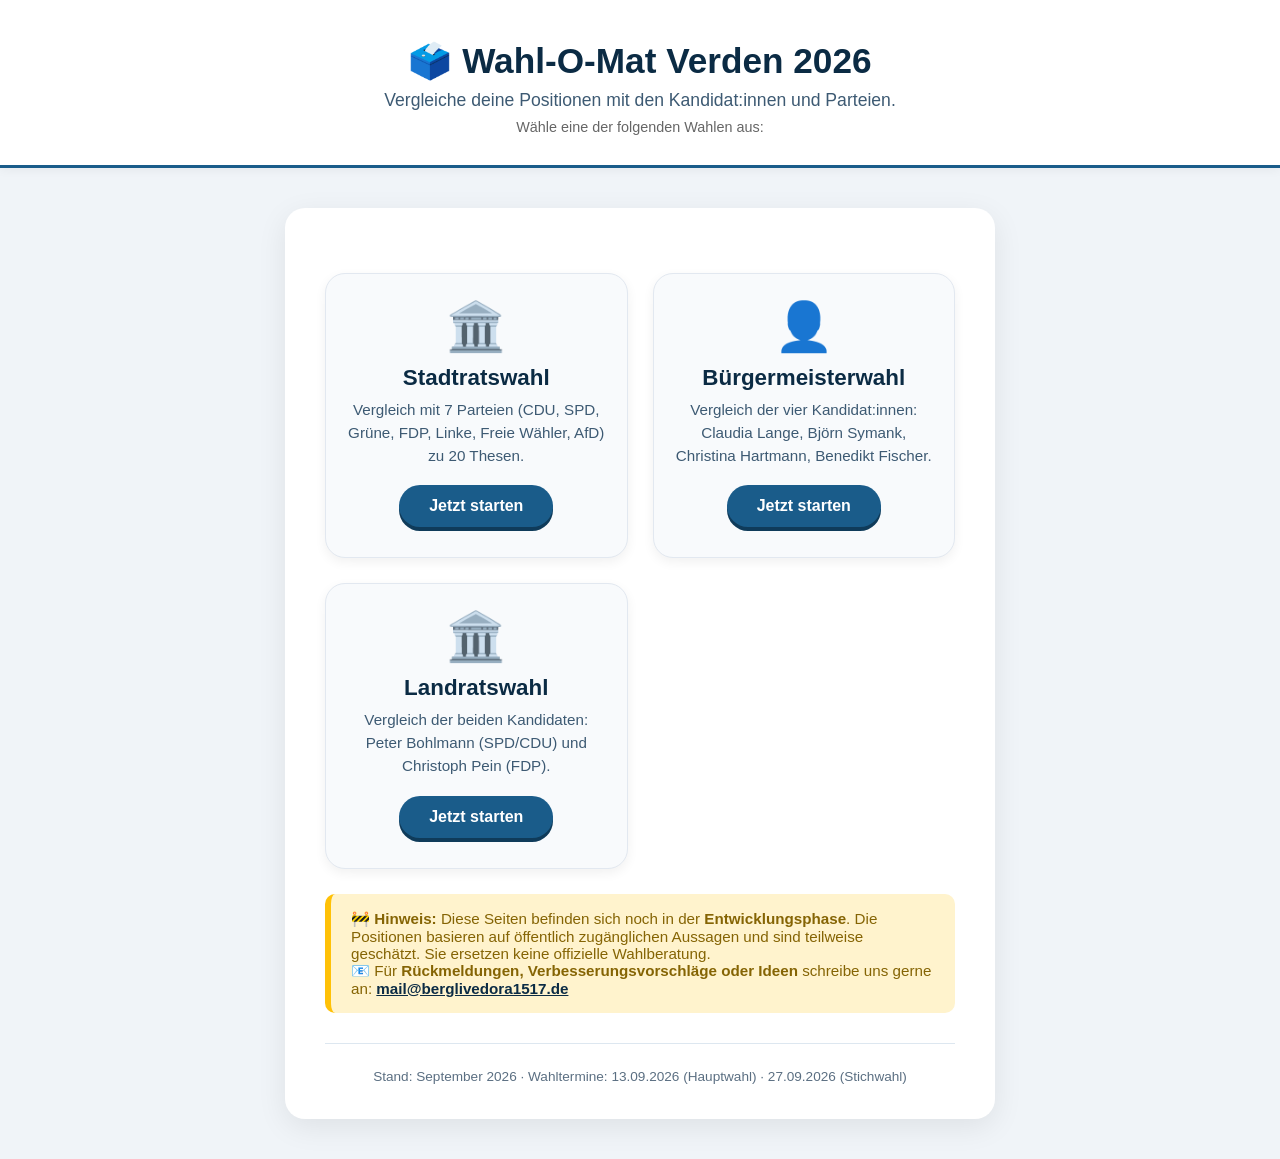
==== index.html @ 5c203576 "Update Landratswahl icon in index.html" ====
<!DOCTYPE html>
<html lang="de">
<head>
    <meta charset="UTF-8">
    <meta name="viewport" content="width=device-width, initial-scale=1.0">
    <title>Wahl-O-Mat Verden 2026 – Übersicht</title>
    <link rel="stylesheet" href="style.css">
    <link rel="icon" href="/favicon.png" type="image/png">
    <style>
        /* Zusätzliche Styles für die Karten-Übersicht */
        .wahl-grid {
            display: grid;
            grid-template-columns: repeat(auto-fit, minmax(280px, 1fr));
            gap: 25px;
            margin: 30px 0 20px;
        }
        .wahl-card {
            background: #f8fafc;
            border-radius: 20px;
            padding: 25px 20px 30px;
            text-align: center;
            box-shadow: 0 4px 12px rgba(0,0,0,0.06);
            border: 1px solid #e2e8f0;
            transition: transform 0.15s, box-shadow 0.15s;
        }
        .wahl-card:hover {
            transform: translateY(-5px);
            box-shadow: 0 12px 30px rgba(0,0,0,0.1);
        }
        .wahl-card .icon {
            font-size: 3rem;
            margin-bottom: 10px;
        }
        .wahl-card h3 {
            color: #0b2b44;
            margin-bottom: 8px;
            font-size: 1.4rem;
        }
        .wahl-card p {
            color: #3d5a73;
            font-size: 0.95rem;
            margin-bottom: 18px;
            line-height: 1.5;
        }
        .wahl-card .btn-link {
            display: inline-block;
            background: #1a5c8a;
            color: white;
            padding: 12px 30px;
            border-radius: 60px;
            text-decoration: none;
            font-weight: 600;
            font-size: 1rem;
            transition: background 0.15s;
            box-shadow: 0 4px 0 #0f3b5a;
        }
        .wahl-card .btn-link:hover {
            background: #1f6fa3;
        }
        .wahl-card .btn-link:active {
            transform: translateY(4px);
            box-shadow: 0 2px 0 #0f3b5a;
        }
        .hinweis-box {
            background: #fff3cd;
            border-left: 6px solid #ffc107;
            padding: 16px 20px;
            border-radius: 10px;
            margin: 25px 0 10px;
            font-size: 0.95rem;
            color: #856404;
        }
        .hinweis-box a {
            color: #0b2b44;
            font-weight: 600;
        }
        footer {
            text-align: center;
            margin-top: 30px;
            color: #5b6f82;
            font-size: 0.85rem;
            border-top: 1px solid #dde7f0;
            padding-top: 25px;
        }
        @media (max-width: 650px) {
            .wahl-grid { grid-template-columns: 1fr; }
        }
    </style>
</head>
<body>
    <header>
        <h1>🗳️ Wahl-O-Mat Verden 2026</h1>
        <p>Vergleiche deine Positionen mit den Kandidat:innen und Parteien.</p>
        <p style="font-size: 0.9rem; color: #666;">Wähle eine der folgenden Wahlen aus:</p>
    </header>

    <main>
        <section>
            <div class="wahl-grid">

                <!-- Karte: Stadtrat -->
                <div class="wahl-card">
                    <div class="icon">🏛️</div>
                    <h3>Stadtratswahl</h3>
                    <p>
                        Vergleich mit 7 Parteien (CDU, SPD, Grüne, FDP, Linke, Freie Wähler, AfD) zu 20 Thesen.
                    </p>
                    <a href="stadtrat.html" class="btn-link">Jetzt starten</a>
                </div>

                <!-- Karte: Bürgermeister -->
                <div class="wahl-card">
                    <div class="icon">👤</div>
                    <h3>Bürgermeisterwahl</h3>
                    <p>
                        Vergleich der vier Kandidat:innen: Claudia Lange, Björn Symank, Christina Hartmann, Benedikt Fischer.
                    </p>
                    <a href="buergermeister.html" class="btn-link">Jetzt starten</a>
                </div>

                <!-- Karte: Landrat -->
                <div class="wahl-card">
                    <div class="icon">🏛️</div>
                    <h3>Landratswahl</h3>
                    <p>
                        Vergleich der beiden Kandidaten: Peter Bohlmann (SPD/CDU) und Christoph Pein (FDP).
                    </p>
                    <a href="landrat.html" class="btn-link">Jetzt starten</a>
                </div>

            </div>

            <!-- Entwicklungs-Hinweis & E-Mail -->
            <div class="hinweis-box">
                <strong>🚧 Hinweis:</strong>
                Diese Seiten befinden sich noch in der <strong>Entwicklungsphase</strong>.
                Die Positionen basieren auf öffentlich zugänglichen Aussagen und sind teilweise geschätzt.
                Sie ersetzen keine offizielle Wahlberatung.
                <br>
                📧 Für <strong>Rückmeldungen, Verbesserungsvorschläge oder Ideen</strong> schreibe uns gerne an:
                <a href="mailto:mail@berglivedora1517.de">mail@berglivedora1517.de</a>
            </div>

            <footer>
                <p>Stand: September 2026 · Wahltermine: 13.09.2026 (Hauptwahl) · 27.09.2026 (Stichwahl)</p>
            </footer>
        </section>
    </main>
</body>
</html>
---- style.css ----
* {
    box-sizing: border-box;
    margin: 0;
    padding: 0;
}

body {
    font-family: 'Segoe UI', Roboto, Arial, sans-serif;
    background: #f0f4f8;
    color: #1e2f3f;
    min-height: 100vh;
}

header {
    background: white;
    padding: 40px 20px 30px;
    text-align: center;
    border-bottom: 3px solid #1a5c8a;
    box-shadow: 0 2px 10px rgba(0,0,0,0.05);
}

header h1 {
    color: #0b2b44;
    font-size: 2.2rem;
}

header p {
    color: #3d5a73;
    margin-top: 8px;
    font-size: 1.1rem;
}

main {
    max-width: 750px;
    margin: 40px auto;
    padding: 0 20px;
}

section {
    background: white;
    padding: 35px 40px;
    border-radius: 20px;
    box-shadow: 0 8px 30px rgba(0, 0, 0, 0.08);
    animation: fadeIn 0.3s ease;
}

@keyframes fadeIn {
    from { opacity: 0; transform: translateY(15px); }
    to { opacity: 1; transform: translateY(0); }
}

h2 {
    color: #0b2b44;
    margin-bottom: 12px;
}

button {
    padding: 14px 28px;
    margin: 6px 6px 6px 0;
    border: none;
    border-radius: 12px;
    cursor: pointer;
    font-size: 1rem;
    font-weight: 600;
    transition: all 0.15s;
    background: #eef2f6;
    color: #1d3b55;
}

button:hover {
    transform: scale(1.02);
    opacity: 0.9;
}

button:active {
    transform: scale(0.98);
}

#startButton, #nextButton, #restartButton {
    background: #1a5c8a;
    color: white;
    padding: 16px 40px;
    font-size: 1.15rem;
    border-radius: 60px;
    box-shadow: 0 4px 0 #0f3b5a;
    width: 100%;
    margin-top: 15px;
}

#startButton:hover, #nextButton:hover, #restartButton:hover {
    background: #1f6fa3;
}

#answers {
    display: flex;
    flex-direction: column;
    gap: 8px;
    margin: 25px 0 20px;
}

#answers button {
    width: 100%;
    text-align: left;
    padding: 16px 20px;
    background: #f7faff;
    border: 2px solid #dde7f0;
    border-radius: 14px;
    font-weight: 500;
    transition: 0.1s;
}

#answers button:hover {
    background: #e8f0fa;
    border-color: #8ba3c2;
}

#answers button.selected {
    background: #1a5c8a;
    color: white;
    border-color: #1a5c8a;
}

#answers button.selected:hover {
    background: #1f6fa3;
}

#progressBar {
    width: 100%;
    height: 10px;
    background: #e2e8f0;
    border-radius: 20px;
    margin-bottom: 8px;
    overflow: hidden;
}

#progressFill {
    height: 100%;
    width: 0%;
    background: #1a5c8a;
    border-radius: 20px;
    transition: width 0.3s ease;
}

#progressText {
    font-weight: 600;
    color: #3d5a73;
    margin-bottom: 10px;
}

#thesis {
    font-size: 1.4rem;
    font-weight: 500;
    line-height: 1.5;
    color: #0b1e2e;
    margin: 20px 0 5px;
}

#themaLabel {
    color: #5b6f82;
    font-size: 0.9rem;
    background: #f0f4f8;
    display: inline-block;
    padding: 4px 14px;
    border-radius: 40px;
    margin-bottom: 10px;
}

/* Ergebnis */
#results {
    margin: 25px 0;
}

.result-card {
    display: flex;
    justify-content: space-between;
    align-items: center;
    padding: 16px 20px;
    margin-bottom: 12px;
    background: #f8fafc;
    border-radius: 14px;
    border-left: 6px solid #1a5c8a;
    transition: 0.1s;
}

.result-card.top {
    background: #e1f0fa;
    border-left-color: #0f4b73;
    font-weight: 600;
}

.result-party {
    font-weight: 700;
    font-size: 1.1rem;
}

.result-percent {
    background: white;
    padding: 4px 16px;
    border-radius: 40px;
    font-weight: 700;
    font-size: 1.2rem;
    color: #0b2b44;
}

.result-percent.high {
    background: #1a7a4a;
    color: white;
}

@media (max-width: 550px) {
    section { padding: 25px 20px; }
    header h1 { font-size: 1.6rem; }
    #thesis { font-size: 1.2rem; }
    .result-card { flex-direction: column; text-align: center; gap: 8px; }
}
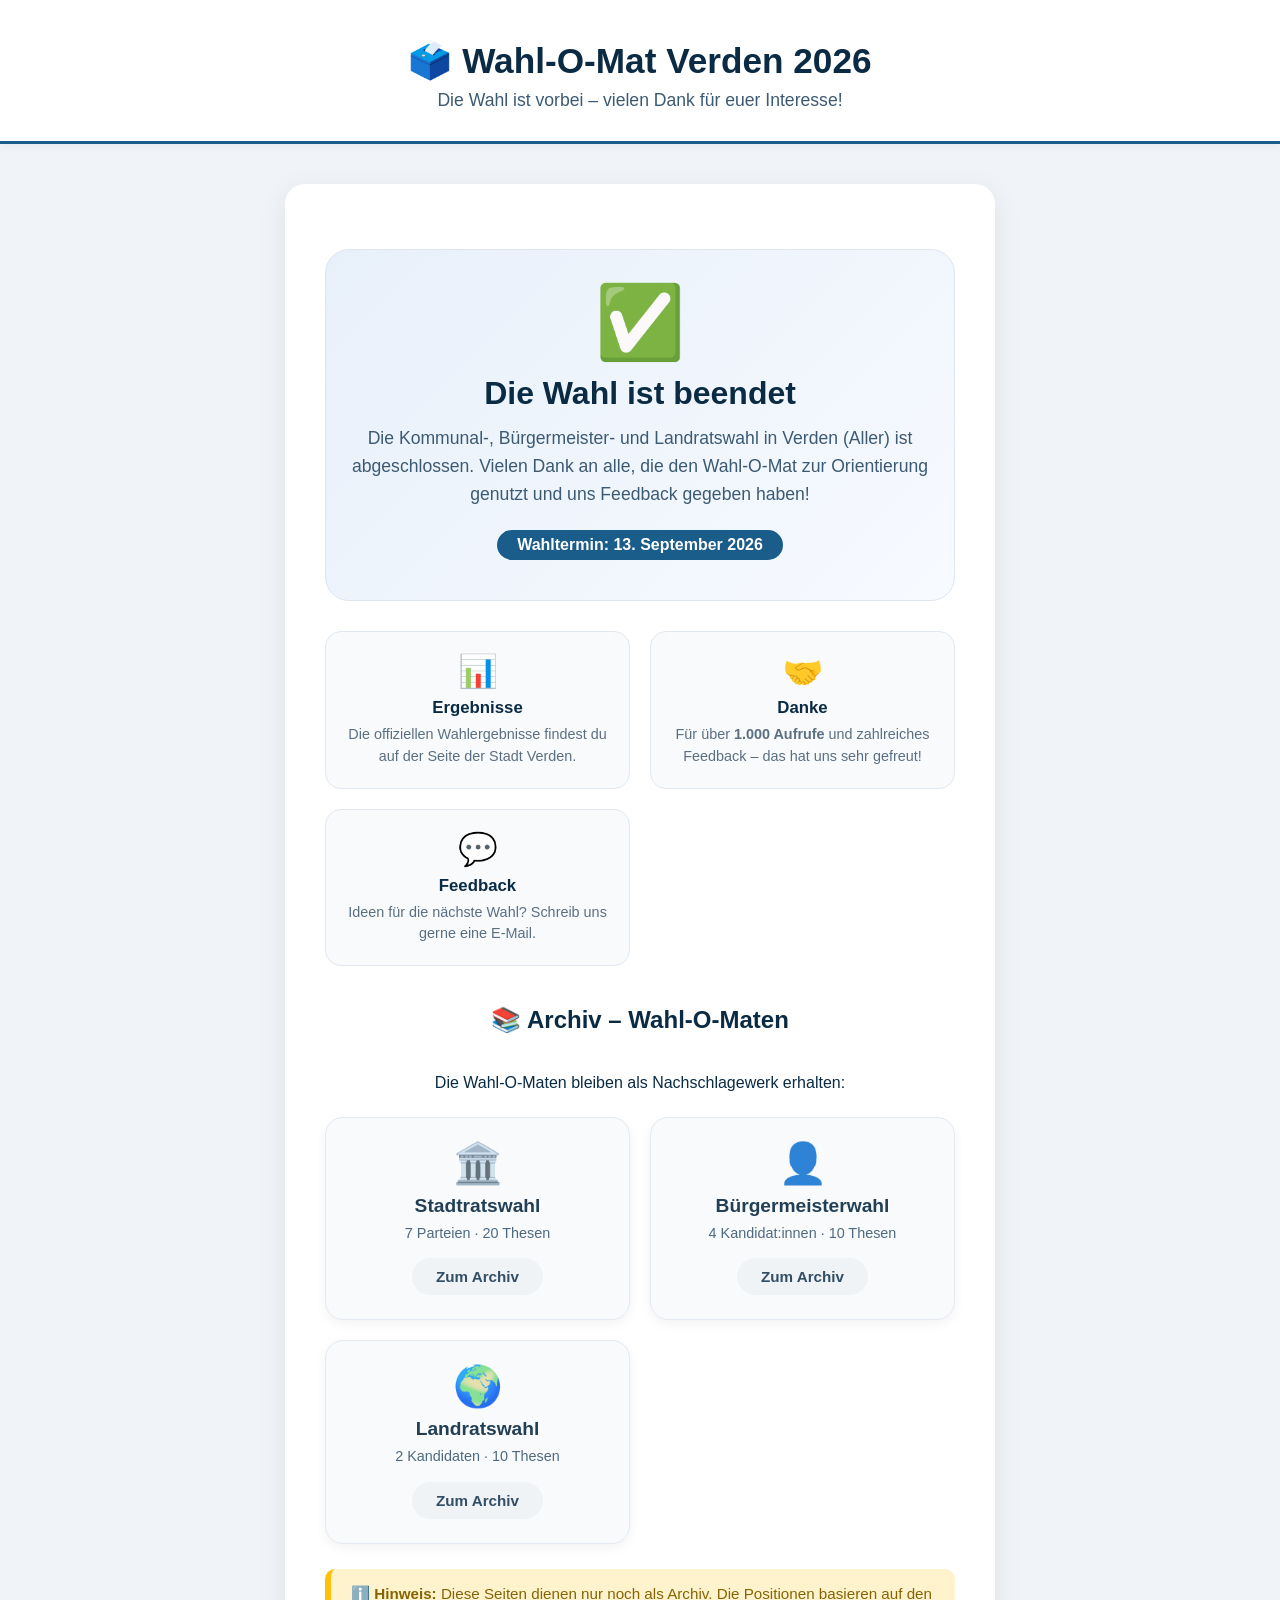
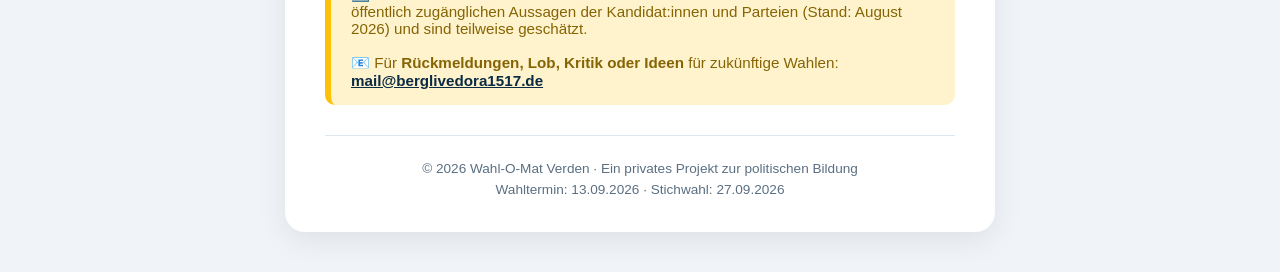
==== commit bd420213: "I have updatet the index" ====
--- a/index.html
+++ b/index.html
@@ -3,64 +3,137 @@
 <head>
     <meta charset="UTF-8">
     <meta name="viewport" content="width=device-width, initial-scale=1.0">
-    <title>Wahl-O-Mat Verden 2026 – Übersicht</title>
+    <title>Wahl-O-Mat Verden 2026 – Wahl beendet</title>
     <link rel="stylesheet" href="style.css">
     <link rel="icon" href="/favicon.png" type="image/png">
     <style>
-        /* Zusätzliche Styles für die Karten-Übersicht */
-        .wahl-grid {
-            display: grid;
-            grid-template-columns: repeat(auto-fit, minmax(280px, 1fr));
-            gap: 25px;
-            margin: 30px 0 20px;
-        }
-        .wahl-card {
-            background: #f8fafc;
-            border-radius: 20px;
-            padding: 25px 20px 30px;
-            text-align: center;
-            box-shadow: 0 4px 12px rgba(0,0,0,0.06);
-            border: 1px solid #e2e8f0;
-            transition: transform 0.15s, box-shadow 0.15s;
-        }
-        .wahl-card:hover {
-            transform: translateY(-5px);
-            box-shadow: 0 12px 30px rgba(0,0,0,0.1);
-        }
-        .wahl-card .icon {
-            font-size: 3rem;
+        /* Zusätzliche Styles für die Abschluss-Seite */
+        .abschluss-box {
+            text-align: center;
+            padding: 30px 20px 40px;
+            background: linear-gradient(135deg, #e8f0fa 0%, #f7faff 100%);
+            border-radius: 24px;
+            margin: 30px 0;
+            border: 1px solid #dde7f0;
+        }
+        .abschluss-box .big-icon {
+            font-size: 4.5rem;
             margin-bottom: 10px;
-        }
-        .wahl-card h3 {
-            color: #0b2b44;
-            margin-bottom: 8px;
-            font-size: 1.4rem;
-        }
-        .wahl-card p {
+            display: block;
+        }
+        .abschluss-box h2 {
+            font-size: 2rem;
+            color: #0b2b44;
+            margin-bottom: 12px;
+        }
+        .abschluss-box p {
             color: #3d5a73;
-            font-size: 0.95rem;
-            margin-bottom: 18px;
-            line-height: 1.5;
-        }
-        .wahl-card .btn-link {
+            font-size: 1.1rem;
+            line-height: 1.6;
+            max-width: 600px;
+            margin: 0 auto 12px;
+        }
+        .abschluss-box .datum {
             display: inline-block;
             background: #1a5c8a;
             color: white;
-            padding: 12px 30px;
+            padding: 6px 20px;
+            border-radius: 40px;
+            font-weight: 600;
+            margin-top: 10px;
+        }
+
+        .info-grid {
+            display: grid;
+            grid-template-columns: repeat(auto-fit, minmax(220px, 1fr));
+            gap: 20px;
+            margin: 30px 0;
+        }
+        .info-card {
+            background: #f8fafc;
+            border-radius: 16px;
+            padding: 20px;
+            text-align: center;
+            border: 1px solid #e2e8f0;
+        }
+        .info-card .icon {
+            font-size: 2rem;
+            margin-bottom: 8px;
+            display: block;
+        }
+        .info-card h4 {
+            color: #0b2b44;
+            margin-bottom: 6px;
+            font-size: 1.05rem;
+        }
+        .info-card p {
+            color: #5b6f82;
+            font-size: 0.9rem;
+            line-height: 1.5;
+        }
+
+        .archiv-title {
+            margin-top: 40px;
+            text-align: center;
+            color: #0b2b44;
+        }
+        .archiv-title p {
+            color: #5b6f82;
+            font-size: 0.95rem;
+            margin-top: 6px;
+        }
+
+        .wahl-grid {
+            display: grid;
+            grid-template-columns: repeat(auto-fit, minmax(240px, 1fr));
+            gap: 20px;
+            margin: 25px 0;
+        }
+        .wahl-card {
+            background: #f8fafc;
+            border-radius: 18px;
+            padding: 22px 18px 24px;
+            text-align: center;
+            box-shadow: 0 4px 12px rgba(0,0,0,0.05);
+            border: 1px solid #e2e8f0;
+            transition: transform 0.15s, box-shadow 0.15s;
+            opacity: 0.9;
+        }
+        .wahl-card:hover {
+            transform: translateY(-4px);
+            box-shadow: 0 10px 24px rgba(0,0,0,0.08);
+            opacity: 1;
+        }
+        .wahl-card .icon {
+            font-size: 2.5rem;
+            margin-bottom: 8px;
+        }
+        .wahl-card h3 {
+            color: #0b2b44;
+            margin-bottom: 6px;
+            font-size: 1.2rem;
+        }
+        .wahl-card p {
+            color: #3d5a73;
+            font-size: 0.9rem;
+            margin-bottom: 14px;
+            line-height: 1.5;
+        }
+        .wahl-card .btn-link {
+            display: inline-block;
+            background: #eef2f6;
+            color: #1d3b55;
+            padding: 10px 24px;
             border-radius: 60px;
             text-decoration: none;
             font-weight: 600;
-            font-size: 1rem;
+            font-size: 0.95rem;
             transition: background 0.15s;
-            box-shadow: 0 4px 0 #0f3b5a;
         }
         .wahl-card .btn-link:hover {
-            background: #1f6fa3;
-        }
-        .wahl-card .btn-link:active {
-            transform: translateY(4px);
-            box-shadow: 0 2px 0 #0f3b5a;
-        }
+            background: #dce4ed;
+        }
+
         .hinweis-box {
             background: #fff3cd;
             border-left: 6px solid #ffc107;
@@ -74,6 +147,7 @@
             color: #0b2b44;
             font-weight: 600;
         }
+
         footer {
             text-align: center;
             margin-top: 30px;
@@ -84,65 +158,90 @@
         }
         @media (max-width: 650px) {
             .wahl-grid { grid-template-columns: 1fr; }
+            .abschluss-box h2 { font-size: 1.6rem; }
         }
     </style>
 </head>
 <body>
     <header>
         <h1>🗳️ Wahl-O-Mat Verden 2026</h1>
-        <p>Vergleiche deine Positionen mit den Kandidat:innen und Parteien.</p>
-        <p style="font-size: 0.9rem; color: #666;">Wähle eine der folgenden Wahlen aus:</p>
+        <p>Die Wahl ist vorbei – vielen Dank für euer Interesse!</p>
     </header>
 
     <main>
         <section>
+            <!-- Abschluss-Box -->
+            <div class="abschluss-box">
+                <span class="big-icon">✅</span>
+                <h2>Die Wahl ist beendet</h2>
+                <p>
+                    Die Kommunal-, Bürgermeister- und Landratswahl in Verden (Aller)
+                    ist abgeschlossen. Vielen Dank an alle, die den Wahl-O-Mat zur
+                    Orientierung genutzt und uns Feedback gegeben haben!
+                </p>
+                <span class="datum">Wahltermin: 13. September 2026</span>
+            </div>
+
+            <!-- Info-Karten -->
+            <div class="info-grid">
+                <div class="info-card">
+                    <span class="icon">📊</span>
+                    <h4>Ergebnisse</h4>
+                    <p>Die offiziellen Wahlergebnisse findest du auf der Seite der Stadt Verden.</p>
+                </div>
+                <div class="info-card">
+                    <span class="icon">🤝</span>
+                    <h4>Danke</h4>
+                    <p>Für über <strong>1.000 Aufrufe</strong> und zahlreiches Feedback – das hat uns sehr gefreut!</p>
+                </div>
+                <div class="info-card">
+                    <span class="icon">💬</span>
+                    <h4>Feedback</h4>
+                    <p>Ideen für die nächste Wahl? Schreib uns gerne eine E-Mail.</p>
+                </div>
+            </div>
+
+            <!-- Archiv: Wahl-O-Maten -->
+            <h2 class="archiv-title">📚 Archiv – Wahl-O-Maten</h2>
+            <p class="archiv-title" style="text-align:center;">
+                Die Wahl-O-Maten bleiben als Nachschlagewerk erhalten:
+            </p>
+
             <div class="wahl-grid">
-
-                <!-- Karte: Stadtrat -->
                 <div class="wahl-card">
                     <div class="icon">🏛️</div>
                     <h3>Stadtratswahl</h3>
-                    <p>
-                        Vergleich mit 7 Parteien (CDU, SPD, Grüne, FDP, Linke, Freie Wähler, AfD) zu 20 Thesen.
-                    </p>
-                    <a href="stadtrat.html" class="btn-link">Jetzt starten</a>
-                </div>
-
-                <!-- Karte: Bürgermeister -->
+                    <p>7 Parteien · 20 Thesen</p>
+                    <a href="stadtrat.html" class="btn-link">Zum Archiv</a>
+                </div>
                 <div class="wahl-card">
                     <div class="icon">👤</div>
                     <h3>Bürgermeisterwahl</h3>
-                    <p>
-                        Vergleich der vier Kandidat:innen: Claudia Lange, Björn Symank, Christina Hartmann, Benedikt Fischer.
-                    </p>
-                    <a href="buergermeister.html" class="btn-link">Jetzt starten</a>
-                </div>
-
-                <!-- Karte: Landrat -->
+                    <p>4 Kandidat:innen · 10 Thesen</p>
+                    <a href="buergermeister.html" class="btn-link">Zum Archiv</a>
+                </div>
                 <div class="wahl-card">
-                    <div class="icon">🏛️</div>
+                    <div class="icon">🌍</div>
                     <h3>Landratswahl</h3>
-                    <p>
-                        Vergleich der beiden Kandidaten: Peter Bohlmann (SPD/CDU) und Christoph Pein (FDP).
-                    </p>
-                    <a href="landrat.html" class="btn-link">Jetzt starten</a>
-                </div>
-
-            </div>
-
-            <!-- Entwicklungs-Hinweis & E-Mail -->
+                    <p>2 Kandidaten · 10 Thesen</p>
+                    <a href="landrat.html" class="btn-link">Zum Archiv</a>
+                </div>
+            </div>
+
+            <!-- Hinweis + Kontakt -->
             <div class="hinweis-box">
-                <strong>🚧 Hinweis:</strong>
-                Diese Seiten befinden sich noch in der <strong>Entwicklungsphase</strong>.
-                Die Positionen basieren auf öffentlich zugänglichen Aussagen und sind teilweise geschätzt.
-                Sie ersetzen keine offizielle Wahlberatung.
-                <br>
-                📧 Für <strong>Rückmeldungen, Verbesserungsvorschläge oder Ideen</strong> schreibe uns gerne an:
+                <strong>ℹ️ Hinweis:</strong>
+                Diese Seiten dienen nur noch als Archiv. Die Positionen basieren auf den
+                öffentlich zugänglichen Aussagen der Kandidat:innen und Parteien (Stand: August 2026)
+                und sind teilweise geschätzt.
+                <br><br>
+                📧 Für <strong>Rückmeldungen, Lob, Kritik oder Ideen</strong> für zukünftige Wahlen:
                 <a href="mailto:mail@berglivedora1517.de">mail@berglivedora1517.de</a>
             </div>
 
             <footer>
-                <p>Stand: September 2026 · Wahltermine: 13.09.2026 (Hauptwahl) · 27.09.2026 (Stichwahl)</p>
+                <p>© 2026 Wahl-O-Mat Verden · Ein privates Projekt zur politischen Bildung</p>
+                <p style="margin-top: 6px;">Wahltermin: 13.09.2026 · Stichwahl: 27.09.2026</p>
             </footer>
         </section>
     </main>
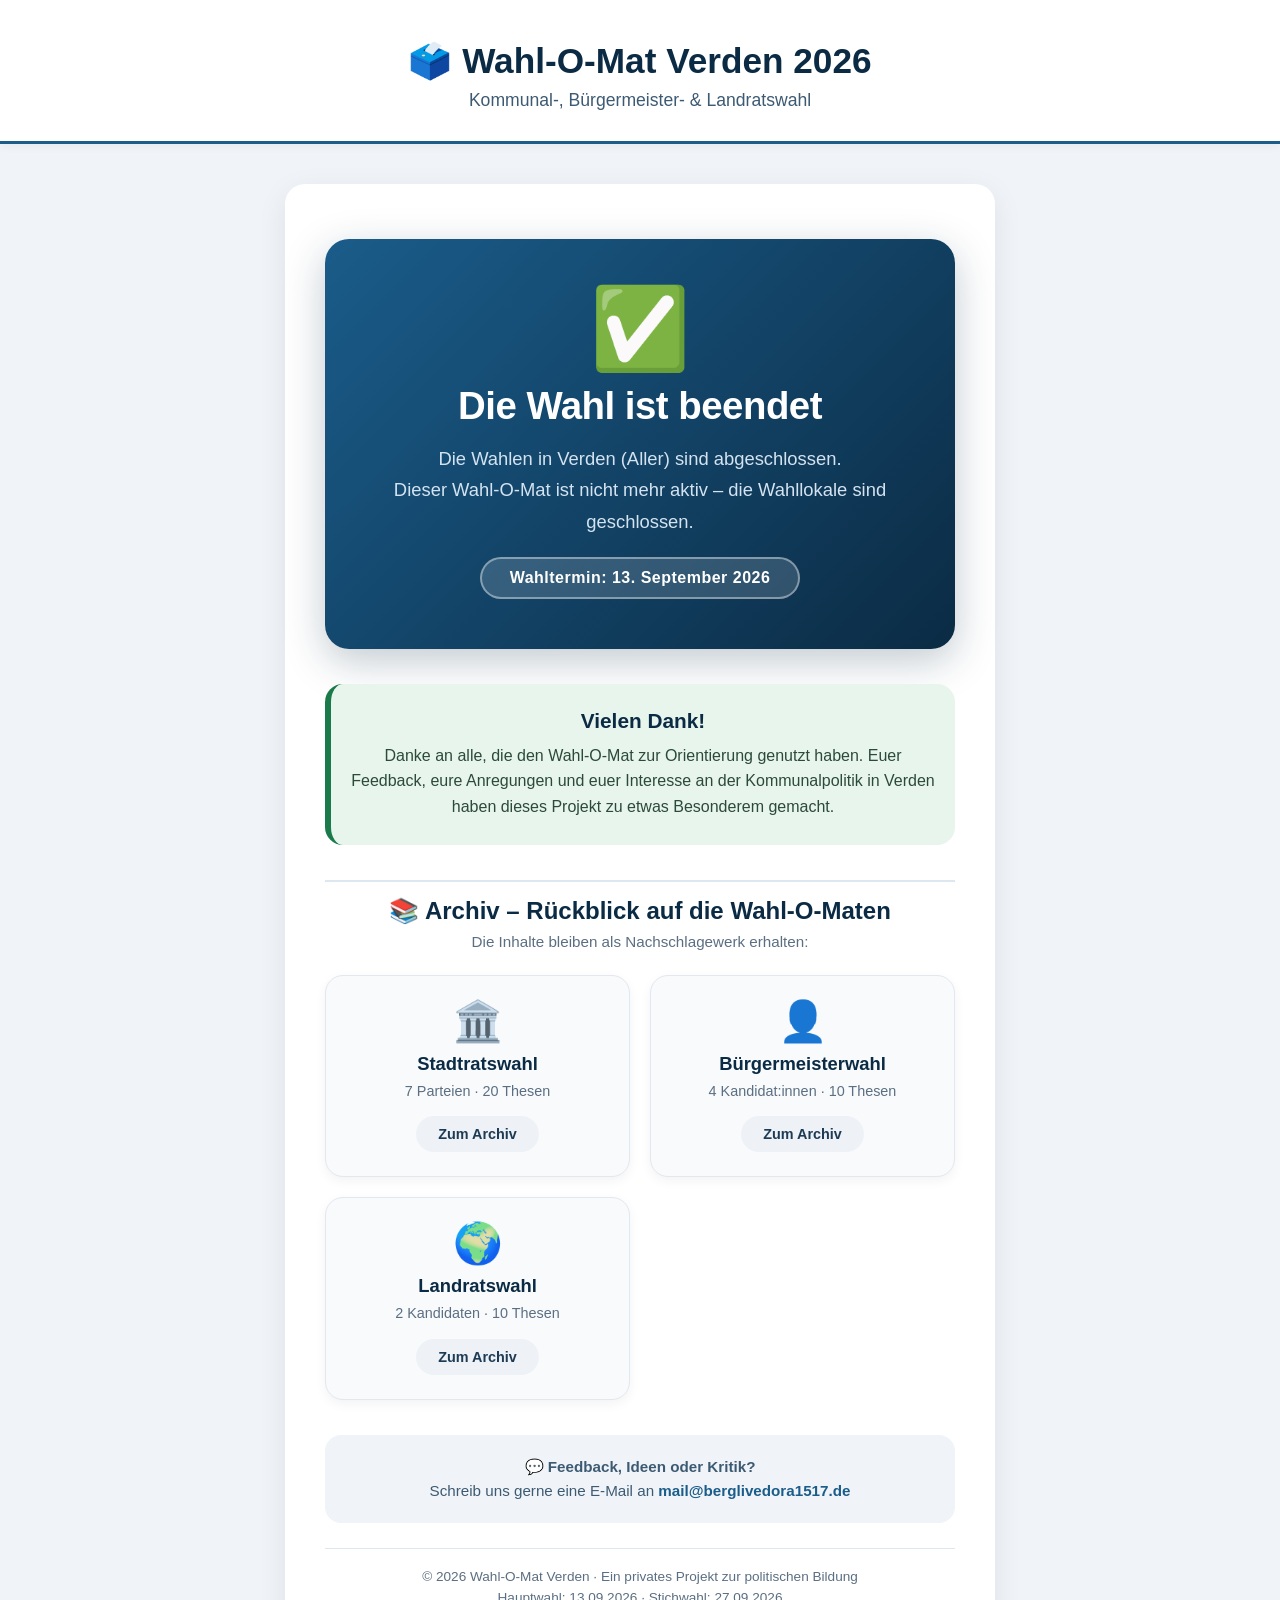
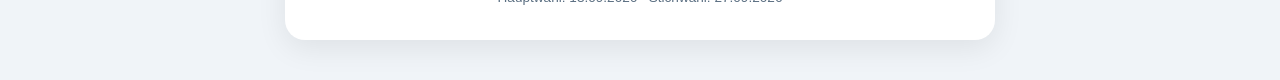
==== commit a3b528d4: "Ich habe die Index Geändert" ====
--- a/index.html
+++ b/index.html
@@ -3,91 +3,92 @@
 <head>
     <meta charset="UTF-8">
     <meta name="viewport" content="width=device-width, initial-scale=1.0">
-    <title>Wahl-O-Mat Verden 2026 – Wahl beendet</title>
+    <title>Wahl-O-Mat Verden 2026 – Die Wahl ist beendet</title>
     <link rel="stylesheet" href="style.css">
     <link rel="icon" href="/favicon.png" type="image/png">
     <style>
-        /* Zusätzliche Styles für die Abschluss-Seite */
-        .abschluss-box {
-            text-align: center;
-            padding: 30px 20px 40px;
-            background: linear-gradient(135deg, #e8f0fa 0%, #f7faff 100%);
+        .end-box {
+            text-align: center;
+            padding: 50px 25px;
+            background: linear-gradient(135deg, #1a5c8a 0%, #0b2b44 100%);
+            color: white;
             border-radius: 24px;
-            margin: 30px 0;
-            border: 1px solid #dde7f0;
-        }
-        .abschluss-box .big-icon {
-            font-size: 4.5rem;
+            margin: 20px 0 35px;
+            box-shadow: 0 12px 40px rgba(11, 43, 68, 0.25);
+        }
+        .end-box .big-icon {
+            font-size: 5rem;
+            display: block;
+            margin-bottom: 15px;
+            line-height: 1;
+        }
+        .end-box h2 {
+            font-size: 2.4rem;
+            margin-bottom: 15px;
+            color: white;
+            letter-spacing: -0.5px;
+        }
+        .end-box p {
+            font-size: 1.15rem;
+            line-height: 1.7;
+            max-width: 600px;
+            margin: 0 auto 20px;
+            color: #d4e3f0;
+        }
+        .end-box .datum {
+            display: inline-block;
+            background: rgba(255, 255, 255, 0.15);
+            border: 2px solid rgba(255, 255, 255, 0.4);
+            color: white;
+            padding: 10px 28px;
+            border-radius: 60px;
+            font-weight: 600;
+            font-size: 1rem;
+            letter-spacing: 0.5px;
+        }
+
+        .danke-box {
+            text-align: center;
+            padding: 25px 20px;
+            background: #e8f5ec;
+            border-radius: 18px;
+            border-left: 6px solid #1a7a4a;
+            margin-bottom: 35px;
+        }
+        .danke-box h3 {
+            color: #0b2b44;
+            font-size: 1.3rem;
             margin-bottom: 10px;
-            display: block;
-        }
-        .abschluss-box h2 {
-            font-size: 2rem;
+        }
+        .danke-box p {
+            color: #2c4a3a;
+            font-size: 1rem;
+            line-height: 1.6;
+            max-width: 650px;
+            margin: 0 auto;
+        }
+
+        .archiv-header {
+            text-align: center;
+            margin-bottom: 25px;
+            padding-top: 15px;
+            border-top: 2px solid #dde7f0;
+        }
+        .archiv-header h2 {
             color: #0b2b44;
-            margin-bottom: 12px;
-        }
-        .abschluss-box p {
-            color: #3d5a73;
-            font-size: 1.1rem;
-            line-height: 1.6;
-            max-width: 600px;
-            margin: 0 auto 12px;
-        }
-        .abschluss-box .datum {
-            display: inline-block;
-            background: #1a5c8a;
-            color: white;
-            padding: 6px 20px;
-            border-radius: 40px;
-            font-weight: 600;
-            margin-top: 10px;
-        }
-
-        .info-grid {
+            font-size: 1.5rem;
+            margin-bottom: 8px;
+        }
+        .archiv-header p {
+            color: #5b6f82;
+            font-size: 0.95rem;
+        }
+
+        .wahl-grid {
             display: grid;
             grid-template-columns: repeat(auto-fit, minmax(220px, 1fr));
             gap: 20px;
-            margin: 30px 0;
-        }
-        .info-card {
-            background: #f8fafc;
-            border-radius: 16px;
-            padding: 20px;
-            text-align: center;
-            border: 1px solid #e2e8f0;
-        }
-        .info-card .icon {
-            font-size: 2rem;
-            margin-bottom: 8px;
-            display: block;
-        }
-        .info-card h4 {
-            color: #0b2b44;
-            margin-bottom: 6px;
-            font-size: 1.05rem;
-        }
-        .info-card p {
-            color: #5b6f82;
-            font-size: 0.9rem;
-            line-height: 1.5;
-        }
-
-        .archiv-title {
-            margin-top: 40px;
-            text-align: center;
-            color: #0b2b44;
-        }
-        .archiv-title p {
-            color: #5b6f82;
-            font-size: 0.95rem;
-            margin-top: 6px;
-        }
-
-        .wahl-grid {
-            display: grid;
-            grid-template-columns: repeat(auto-fit, minmax(240px, 1fr));
-            gap: 20px;
-            margin: 25px 0;
+            margin-bottom: 35px;
         }
         .wahl-card {
             background: #f8fafc;
@@ -97,24 +98,23 @@
             box-shadow: 0 4px 12px rgba(0,0,0,0.05);
             border: 1px solid #e2e8f0;
             transition: transform 0.15s, box-shadow 0.15s;
-            opacity: 0.9;
         }
         .wahl-card:hover {
             transform: translateY(-4px);
             box-shadow: 0 10px 24px rgba(0,0,0,0.08);
-            opacity: 1;
         }
         .wahl-card .icon {
             font-size: 2.5rem;
             margin-bottom: 8px;
+            display: block;
         }
         .wahl-card h3 {
             color: #0b2b44;
             margin-bottom: 6px;
-            font-size: 1.2rem;
+            font-size: 1.15rem;
         }
         .wahl-card p {
-            color: #3d5a73;
+            color: #5b6f82;
             font-size: 0.9rem;
             margin-bottom: 14px;
             line-height: 1.5;
@@ -123,126 +123,125 @@
             display: inline-block;
             background: #eef2f6;
             color: #1d3b55;
-            padding: 10px 24px;
+            padding: 10px 22px;
             border-radius: 60px;
             text-decoration: none;
             font-weight: 600;
-            font-size: 0.95rem;
+            font-size: 0.9rem;
             transition: background 0.15s;
         }
         .wahl-card .btn-link:hover {
             background: #dce4ed;
         }
 
-        .hinweis-box {
-            background: #fff3cd;
-            border-left: 6px solid #ffc107;
-            padding: 16px 20px;
-            border-radius: 10px;
-            margin: 25px 0 10px;
+        .kontakt-box {
+            text-align: center;
+            padding: 20px;
+            background: #f0f4f8;
+            border-radius: 16px;
+            margin-bottom: 25px;
+        }
+        .kontakt-box p {
+            color: #3d5a73;
             font-size: 0.95rem;
-            color: #856404;
-        }
-        .hinweis-box a {
-            color: #0b2b44;
+            line-height: 1.6;
+        }
+        .kontakt-box a {
+            color: #1a5c8a;
             font-weight: 600;
+            text-decoration: none;
+        }
+        .kontakt-box a:hover {
+            text-decoration: underline;
         }
 
         footer {
             text-align: center;
-            margin-top: 30px;
+            margin-top: 25px;
             color: #5b6f82;
             font-size: 0.85rem;
             border-top: 1px solid #dde7f0;
-            padding-top: 25px;
-        }
+            padding-top: 20px;
+        }
+
         @media (max-width: 650px) {
             .wahl-grid { grid-template-columns: 1fr; }
-            .abschluss-box h2 { font-size: 1.6rem; }
+            .end-box h2 { font-size: 1.7rem; }
+            .end-box .big-icon { font-size: 3.5rem; }
         }
     </style>
 </head>
 <body>
     <header>
         <h1>🗳️ Wahl-O-Mat Verden 2026</h1>
-        <p>Die Wahl ist vorbei – vielen Dank für euer Interesse!</p>
+        <p>Kommunal-, Bürgermeister- & Landratswahl</p>
     </header>
 
     <main>
         <section>
-            <!-- Abschluss-Box -->
-            <div class="abschluss-box">
+
+            <!-- 🛑 ZENTRALE ABSCHLUSS-BOX -->
+            <div class="end-box">
                 <span class="big-icon">✅</span>
                 <h2>Die Wahl ist beendet</h2>
                 <p>
-                    Die Kommunal-, Bürgermeister- und Landratswahl in Verden (Aller)
-                    ist abgeschlossen. Vielen Dank an alle, die den Wahl-O-Mat zur
-                    Orientierung genutzt und uns Feedback gegeben haben!
+                    Die Wahlen in Verden (Aller) sind abgeschlossen.<br>
+                    Dieser Wahl-O-Mat ist nicht mehr aktiv – die Wahllokale sind geschlossen.
                 </p>
                 <span class="datum">Wahltermin: 13. September 2026</span>
             </div>
 
-            <!-- Info-Karten -->
-            <div class="info-grid">
-                <div class="info-card">
-                    <span class="icon">📊</span>
-                    <h4>Ergebnisse</h4>
-                    <p>Die offiziellen Wahlergebnisse findest du auf der Seite der Stadt Verden.</p>
-                </div>
-                <div class="info-card">
-                    <span class="icon">🤝</span>
-                    <h4>Danke</h4>
-                    <p>Für über <strong>1.000 Aufrufe</strong> und zahlreiches Feedback – das hat uns sehr gefreut!</p>
-                </div>
-                <div class="info-card">
-                    <span class="icon">💬</span>
-                    <h4>Feedback</h4>
-                    <p>Ideen für die nächste Wahl? Schreib uns gerne eine E-Mail.</p>
-                </div>
-            </div>
-
-            <!-- Archiv: Wahl-O-Maten -->
-            <h2 class="archiv-title">📚 Archiv – Wahl-O-Maten</h2>
-            <p class="archiv-title" style="text-align:center;">
-                Die Wahl-O-Maten bleiben als Nachschlagewerk erhalten:
-            </p>
+            <!-- 💚 DANKE-BOX -->
+            <div class="danke-box">
+                <h3>Vielen Dank!</h3>
+                <p>
+                    Danke an alle, die den Wahl-O-Mat zur Orientierung genutzt haben.
+                    Euer Feedback, eure Anregungen und euer Interesse an der Kommunalpolitik
+                    in Verden haben dieses Projekt zu etwas Besonderem gemacht.
+                </p>
+            </div>
+
+            <!-- 📚 ARCHIV -->
+            <div class="archiv-header">
+                <h2>📚 Archiv – Rückblick auf die Wahl-O-Maten</h2>
+                <p>Die Inhalte bleiben als Nachschlagewerk erhalten:</p>
+            </div>
 
             <div class="wahl-grid">
                 <div class="wahl-card">
-                    <div class="icon">🏛️</div>
+                    <span class="icon">🏛️</span>
                     <h3>Stadtratswahl</h3>
                     <p>7 Parteien · 20 Thesen</p>
                     <a href="stadtrat.html" class="btn-link">Zum Archiv</a>
                 </div>
                 <div class="wahl-card">
-                    <div class="icon">👤</div>
+                    <span class="icon">👤</span>
                     <h3>Bürgermeisterwahl</h3>
                     <p>4 Kandidat:innen · 10 Thesen</p>
                     <a href="buergermeister.html" class="btn-link">Zum Archiv</a>
                 </div>
                 <div class="wahl-card">
-                    <div class="icon">🌍</div>
+                    <span class="icon">🌍</span>
                     <h3>Landratswahl</h3>
                     <p>2 Kandidaten · 10 Thesen</p>
                     <a href="landrat.html" class="btn-link">Zum Archiv</a>
                 </div>
             </div>
 
-            <!-- Hinweis + Kontakt -->
-            <div class="hinweis-box">
-                <strong>ℹ️ Hinweis:</strong>
-                Diese Seiten dienen nur noch als Archiv. Die Positionen basieren auf den
-                öffentlich zugänglichen Aussagen der Kandidat:innen und Parteien (Stand: August 2026)
-                und sind teilweise geschätzt.
-                <br><br>
-                📧 Für <strong>Rückmeldungen, Lob, Kritik oder Ideen</strong> für zukünftige Wahlen:
-                <a href="mailto:mail@berglivedora1517.de">mail@berglivedora1517.de</a>
+            <!-- 💬 KONTAKT -->
+            <div class="kontakt-box">
+                <p>
+                    💬 <strong>Feedback, Ideen oder Kritik?</strong><br>
+                    Schreib uns gerne eine E-Mail an
+                    <a href="mailto:mail@berglivedora1517.de">mail@berglivedora1517.de</a>
+                </p>
             </div>
 
             <footer>
                 <p>© 2026 Wahl-O-Mat Verden · Ein privates Projekt zur politischen Bildung</p>
-                <p style="margin-top: 6px;">Wahltermin: 13.09.2026 · Stichwahl: 27.09.2026</p>
+                <p style="margin-top: 6px;">Hauptwahl: 13.09.2026 · Stichwahl: 27.09.2026</p>
             </footer>
+
         </section>
     </main>
 </body>
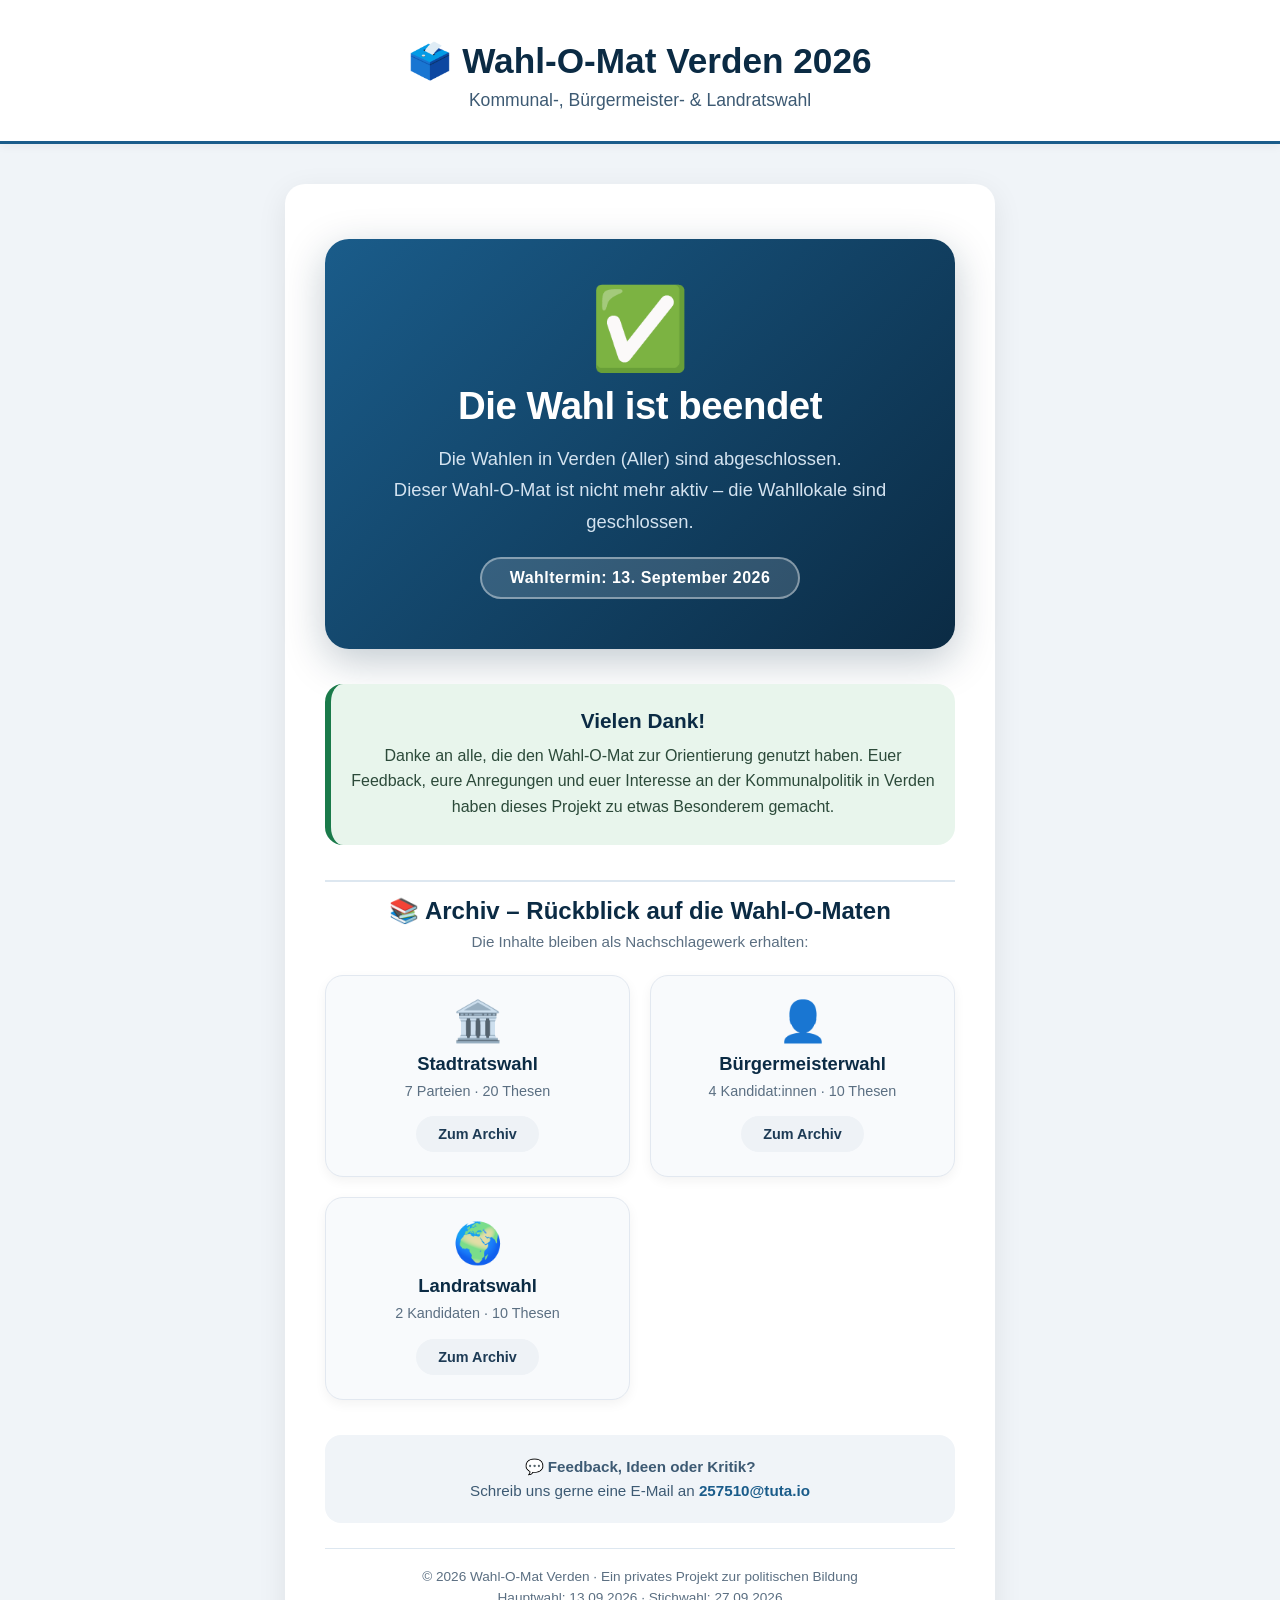
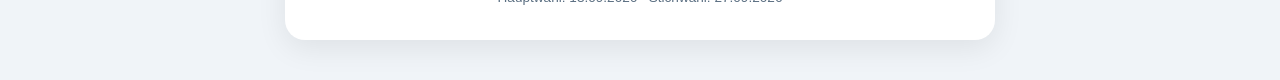
==== commit a0dd6de5: "Change the E-Mail Adress" ====
--- a/index.html
+++ b/index.html
@@ -233,7 +233,7 @@
                 <p>
                     💬 <strong>Feedback, Ideen oder Kritik?</strong><br>
                     Schreib uns gerne eine E-Mail an
-                    <a href="mailto:mail@berglivedora1517.de">mail@berglivedora1517.de</a>
+                    <a href="mailto:257510@tuta.io">257510@tuta.io</a>
                 </p>
             </div>
 
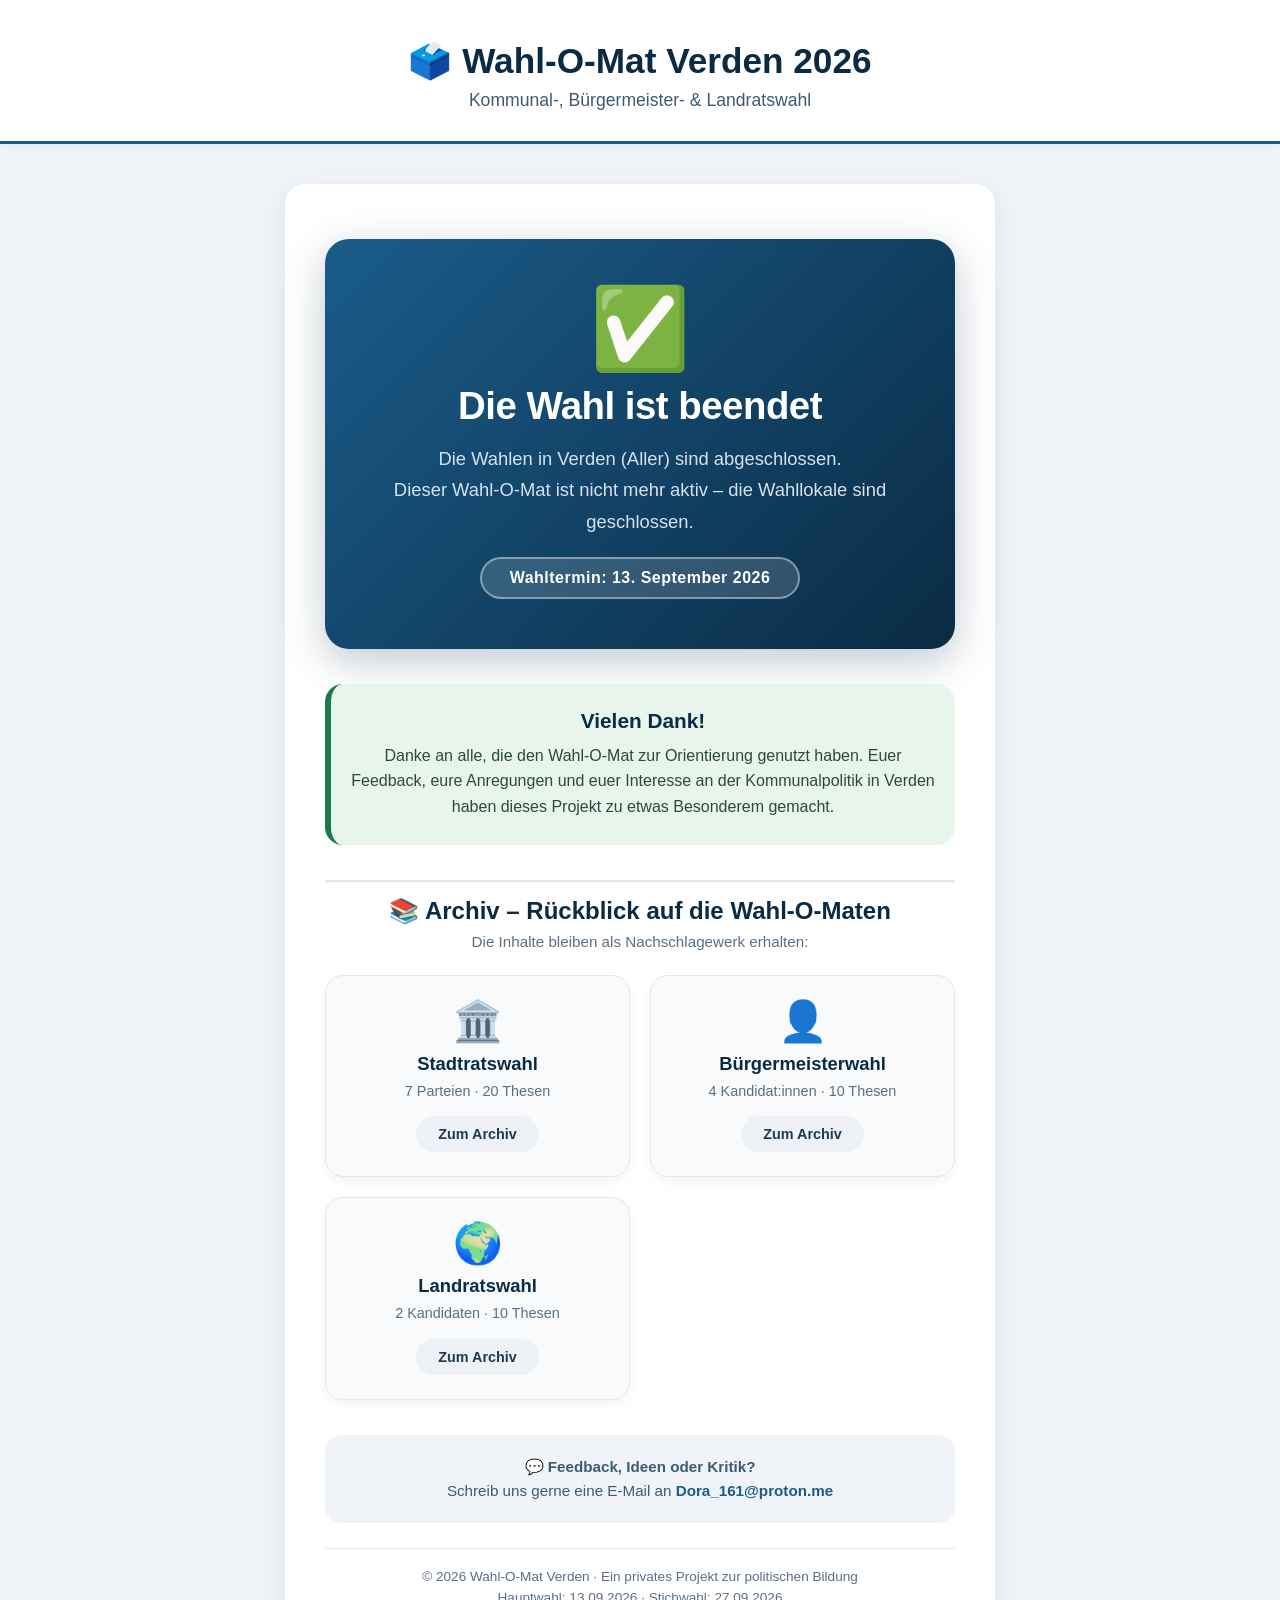
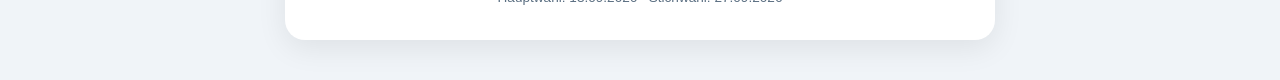
==== commit 9e663dc7: "Update email contact in index.html" ====
--- a/index.html
+++ b/index.html
@@ -233,7 +233,7 @@
                 <p>
                     💬 <strong>Feedback, Ideen oder Kritik?</strong><br>
                     Schreib uns gerne eine E-Mail an
-                    <a href="mailto:257510@tuta.io">257510@tuta.io</a>
+                    <a href="mailto:Dora_161!">Dora_161@proton.me</a>
                 </p>
             </div>
 
@@ -245,4 +245,4 @@
         </section>
     </main>
 </body>
-</html>+</html>
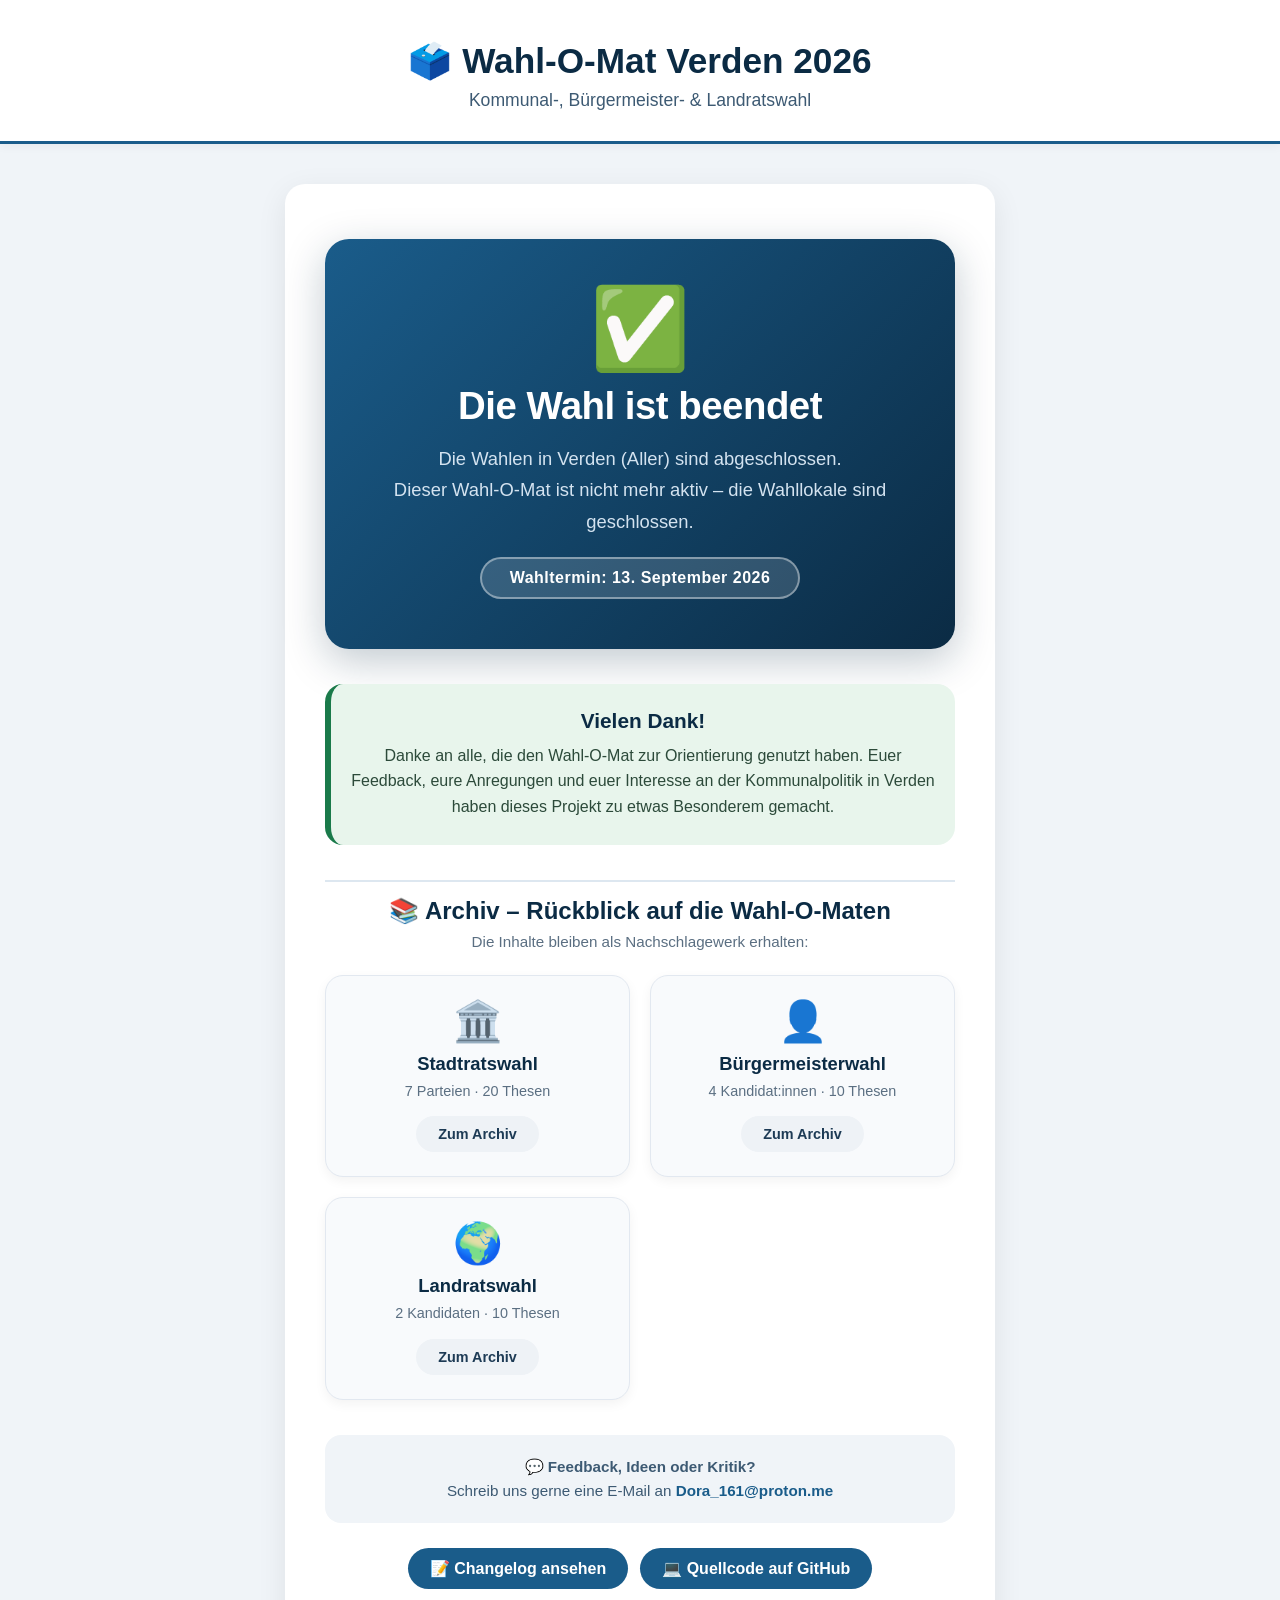
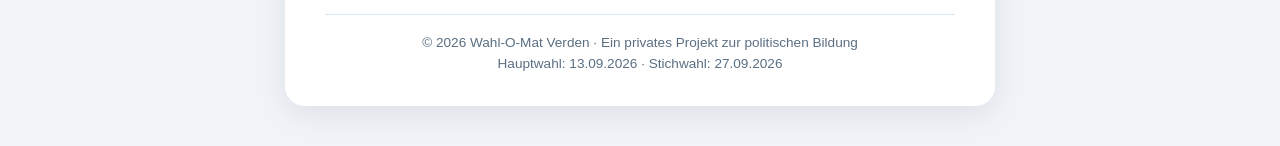
==== commit f9314197: "Add HTML changelog and link project resources from homepage" ====
--- a/index.html
+++ b/index.html
@@ -155,6 +155,28 @@
             text-decoration: underline;
         }
 
+        .project-links {
+            display: flex;
+            justify-content: center;
+            flex-wrap: wrap;
+            gap: 12px;
+            margin: 25px 0;
+        }
+        .project-links a {
+            display: inline-block;
+            background: #1a5c8a;
+            color: white;
+            padding: 11px 22px;
+            border-radius: 60px;
+            text-decoration: none;
+            font-weight: 600;
+            transition: background 0.15s, transform 0.15s;
+        }
+        .project-links a:hover {
+            background: #1f6fa3;
+            transform: translateY(-1px);
+        }
+
         footer {
             text-align: center;
             margin-top: 25px;
@@ -179,8 +201,6 @@
 
     <main>
         <section>
-
-            <!-- 🛑 ZENTRALE ABSCHLUSS-BOX -->
             <div class="end-box">
                 <span class="big-icon">✅</span>
                 <h2>Die Wahl ist beendet</h2>
@@ -191,7 +211,6 @@
                 <span class="datum">Wahltermin: 13. September 2026</span>
             </div>
 
-            <!-- 💚 DANKE-BOX -->
             <div class="danke-box">
                 <h3>Vielen Dank!</h3>
                 <p>
@@ -201,7 +220,6 @@
                 </p>
             </div>
 
-            <!-- 📚 ARCHIV -->
             <div class="archiv-header">
                 <h2>📚 Archiv – Rückblick auf die Wahl-O-Maten</h2>
                 <p>Die Inhalte bleiben als Nachschlagewerk erhalten:</p>
@@ -228,7 +246,6 @@
                 </div>
             </div>
 
-            <!-- 💬 KONTAKT -->
             <div class="kontakt-box">
                 <p>
                     💬 <strong>Feedback, Ideen oder Kritik?</strong><br>
@@ -237,6 +254,11 @@
                 </p>
             </div>
 
+            <div class="project-links" aria-label="Projektlinks">
+                <a href="changelog.html">📝 Changelog ansehen</a>
+                <a href="https://github.com/Dora1611312/Wahl-o-mat-verden" target="_blank" rel="noopener noreferrer">💻 Quellcode auf GitHub</a>
+            </div>
+
             <footer>
                 <p>© 2026 Wahl-O-Mat Verden · Ein privates Projekt zur politischen Bildung</p>
                 <p style="margin-top: 6px;">Hauptwahl: 13.09.2026 · Stichwahl: 27.09.2026</p>
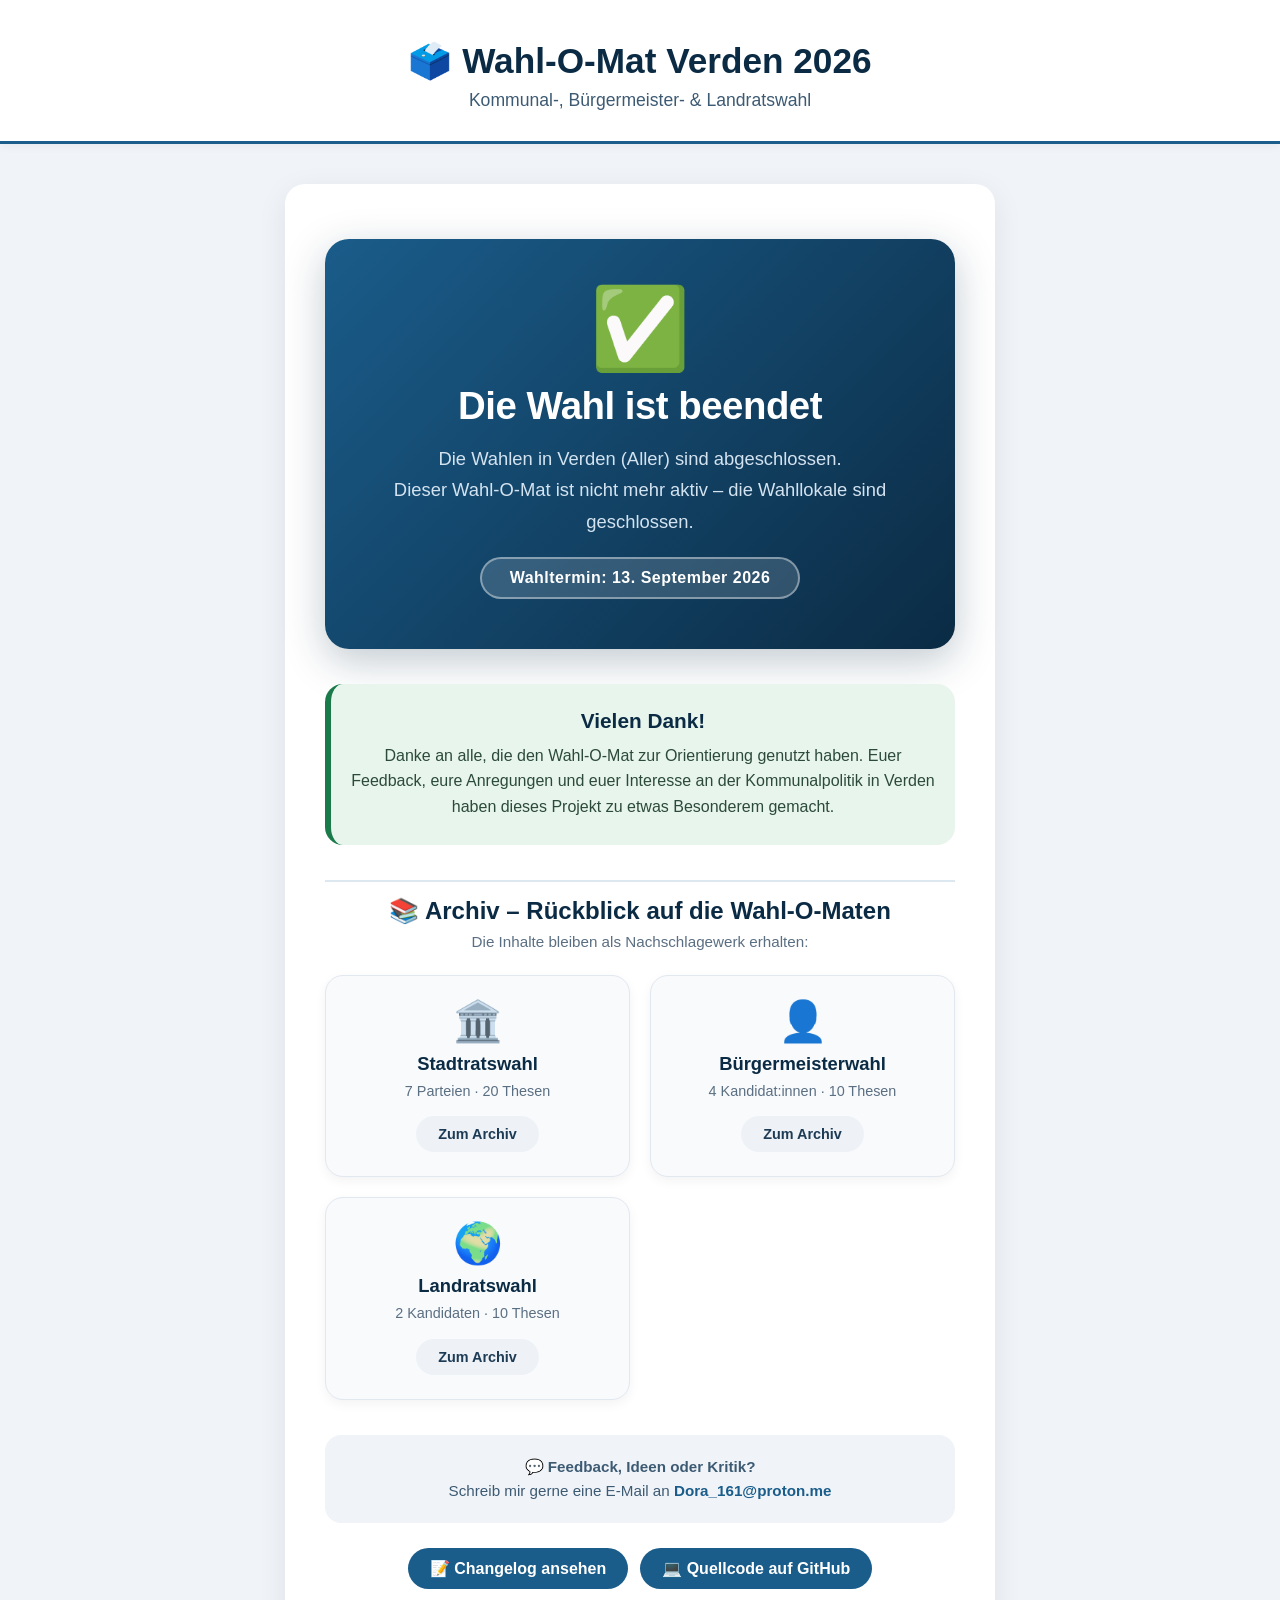
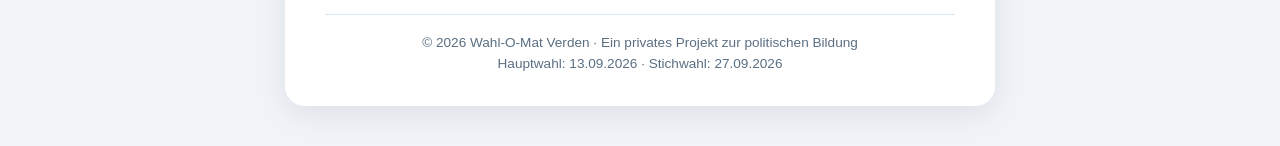
==== commit d20f17b1: "Update email contact phrasing in index.html" ====
--- a/index.html
+++ b/index.html
@@ -249,8 +249,8 @@
             <div class="kontakt-box">
                 <p>
                     💬 <strong>Feedback, Ideen oder Kritik?</strong><br>
-                    Schreib uns gerne eine E-Mail an
-                    <a href="mailto:Dora_161!">Dora_161@proton.me</a>
+                    Schreib mir gerne eine E-Mail an
+                    <a href="mailto:Dora_161@proton.me">Dora_161@proton.me</a>
                 </p>
             </div>
 
